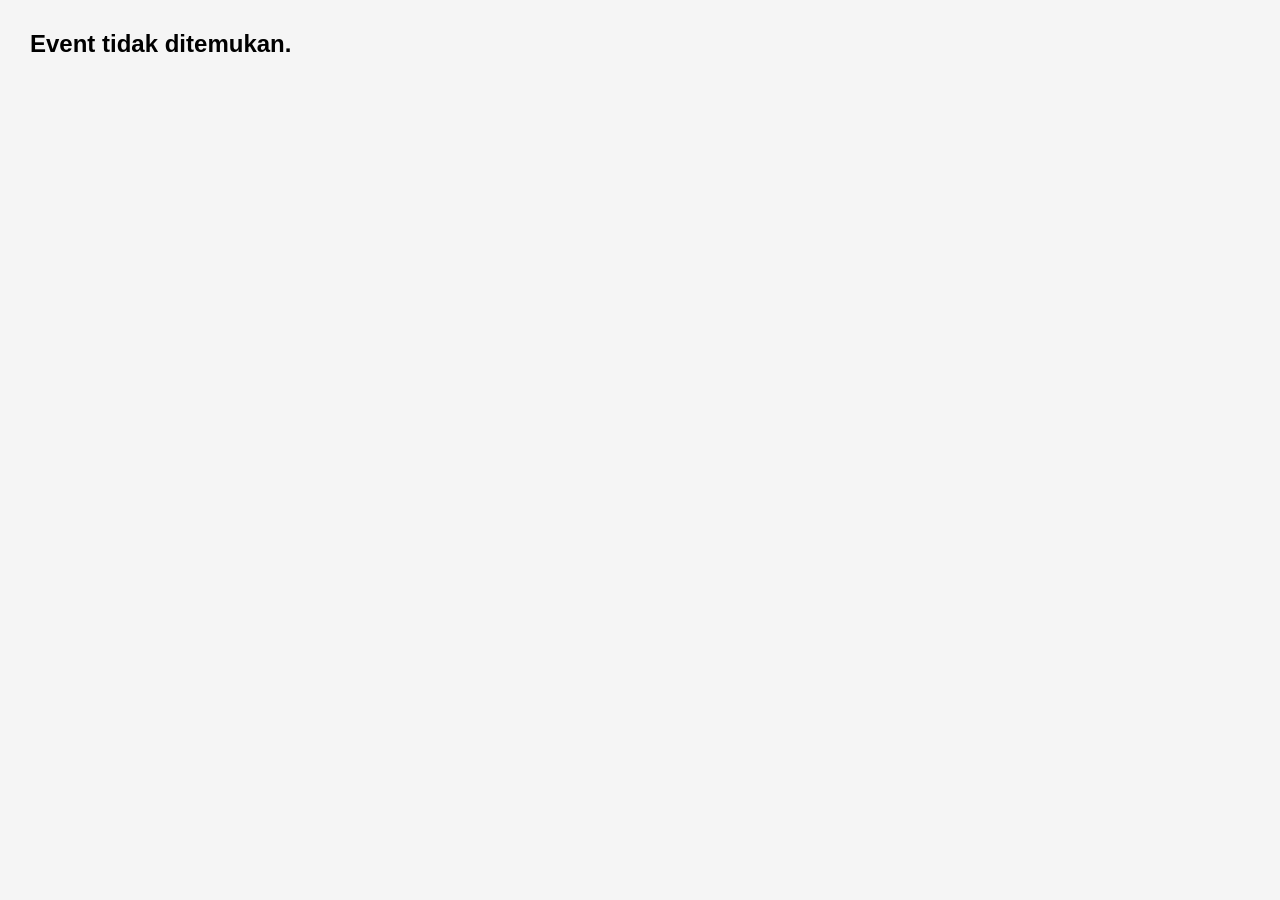
==== events/cfd-ssa-13-september-2026/index.html @ e8795412 "Update 2026-09-15 19:46:23" ====
<!DOCTYPE html>
<html lang="id">

<head>

<meta charset="UTF-8">

<meta
    name="viewport"
    content="width=device-width, initial-scale=1.0"
>

<title>CFD SSA 13 SEPTEMBER 2026</title>

<link
    rel="stylesheet"
    href="../../assets/style.css"
>

</head>

<body>

<h1>CFD SSA 13 SEPTEMBER 2026</h1>

<p>2026-09-13</p>

<p>SSA</p>

<div id="gallery"></div>

<script src="../../assets/script.js"></script>

</body>

</html>
---- assets/style.css ----
*{
    margin:0;
    padding:0;
    box-sizing:border-box;
}

body{

font-family:Arial,Helvetica,sans-serif;
background:#f5f5f5;
padding:30px;

}

header{

text-align:center;
margin-bottom:30px;

}

#gallery{

display:grid;
grid-template-columns:repeat(auto-fill,minmax(250px,1fr));
gap:20px;

}

.card{

background:white;
border-radius:12px;
overflow:hidden;
box-shadow:0 8px 20px rgba(0,0,0,.15);

}

.card img{

width:100%;
display:block;

}

.card a{

display:block;
padding:15px;
background:#0a84ff;
color:white;
text-decoration:none;
text-align:center;

}

.card a:hover{

background:#0068d8;

}
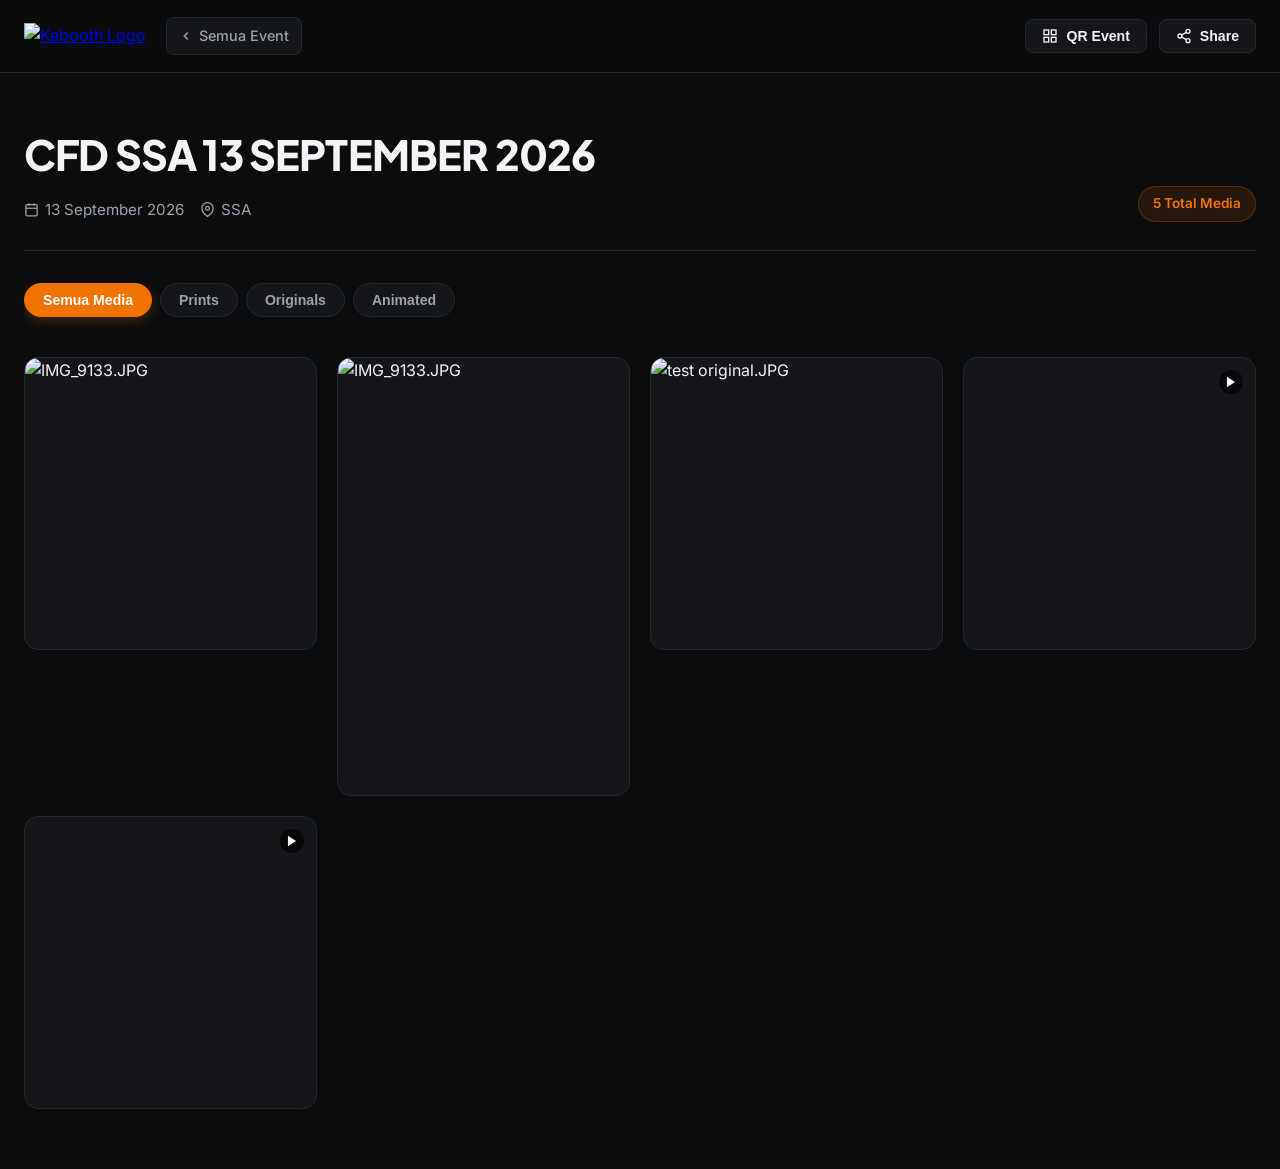
==== commit 080a369c: "Keep latest two events and update website" ====
--- a/events/cfd-ssa-13-september-2026/index.html
+++ b/events/cfd-ssa-13-september-2026/index.html
@@ -1,36 +1,119 @@
 <!DOCTYPE html>
 <html lang="id">
-
 <head>
-
-<meta charset="UTF-8">
-
-<meta
-    name="viewport"
-    content="width=device-width, initial-scale=1.0"
->
-
-<title>CFD SSA 13 SEPTEMBER 2026</title>
-
-<link
-    rel="stylesheet"
-    href="../../assets/style.css"
->
-
+  <meta charset="UTF-8">
+  <meta name="viewport" content="width=device-width, initial-scale=1.0">
+  <title>Kebooth Event Gallery</title>
+  <meta name="description" content="Official Event Media Gallery by Kebooth.">
+  <link rel="preconnect" href="https://fonts.googleapis.com">
+  <link rel="preconnect" href="https://fonts.gstatic.com" crossorigin>
+  <link href="https://fonts.googleapis.com/css2?family=Inter:wght@400;500;600&family=Plus+Jakarta+Sans:wght@600;700;800&display=swap" rel="stylesheet">
+  <link rel="stylesheet" href="../../assets/style.css">
 </head>
-
 <body>
 
-<h1>CFD SSA 13 SEPTEMBER 2026</h1>
+  <header class="gallery-nav">
+    <div class="container gallery-nav-inner">
+      <div class="nav-brand-group">
+        <a href="../../" class="brand-logo-link" aria-label="Kembali ke Beranda">
+          <img src="../../assets/logo.png" alt="Kebooth Logo">
+        </a>
+        <a href="../../" class="back-home-btn">
+          <svg width="14" height="14" viewBox="0 0 24 24" fill="none" stroke="currentColor" stroke-width="2.5"><polyline points="15 18 9 12 15 6"/></svg>
+          <span>Semua Event</span>
+        </a>
+      </div>
+      <div class="nav-action-group">
+        <button class="btn-action-outline" id="btnEventQR">
+          <svg width="16" height="16" viewBox="0 0 24 24" fill="none" stroke="currentColor" stroke-width="2"><rect x="3" y="3" width="7" height="7"/><rect x="14" y="3" width="7" height="7"/><rect x="14" y="14" width="7" height="7"/><rect x="3" y="14" width="7" height="7"/></svg>
+          <span>QR Event</span>
+        </button>
+        <button class="btn-action-outline" id="btnShareEvent">
+          <svg width="16" height="16" viewBox="0 0 24 24" fill="none" stroke="currentColor" stroke-width="2"><circle cx="18" cy="5" r="3"/><circle cx="6" cy="12" r="3"/><circle cx="18" cy="19" r="3"/><line x1="8.59" y1="13.51" x2="15.42" y2="17.49"/><line x1="15.41" y1="6.51" x2="8.59" y2="10.49"/></svg>
+          <span>Share</span>
+        </button>
+      </div>
+    </div>
+  </header>
 
-<p>2026-09-13</p>
+  <main class="container">
+    <section class="event-header">
+      <div class="event-header-inner">
+        <div class="event-title-area">
+          <h1 id="eventTitle">Memuat Nama Event...</h1>
+          <div class="event-header-meta">
+            <span class="meta-item">
+              <svg width="15" height="15" viewBox="0 0 24 24" fill="none" stroke="currentColor" stroke-width="2"><rect x="3" y="4" width="18" height="18" rx="2" ry="2"/><line x1="16" y1="2" x2="16" y2="6"/><line x1="8" y1="2" x2="8" y2="6"/><line x1="3" y1="10" x2="21" y2="10"/></svg>
+              <span id="eventDate">Memuat tanggal...</span>
+            </span>
+            <span class="meta-item">
+              <svg width="15" height="15" viewBox="0 0 24 24" fill="none" stroke="currentColor" stroke-width="2"><path d="M21 10c0 7-9 13-9 13s-9-6-9-13a9 9 0 0 1 18 0z"/><circle cx="12" cy="10" r="3"/></svg>
+              <span id="eventLocation">Memuat lokasi...</span>
+            </span>
+          </div>
+        </div>
+        <div class="media-summary-badge" id="mediaCountBadge">
+          0 Media
+        </div>
+      </div>
+    </section>
 
-<p>SSA</p>
+    <div class="filter-tabs" id="filterTabs">
+      <button class="filter-btn active" data-filter="all">Semua Media</button>
+      <button class="filter-btn" data-filter="prints">Prints</button>
+      <button class="filter-btn" data-filter="originals">Originals</button>
+      <button class="filter-btn" data-filter="animated">Animated</button>
+    </div>
 
-<div id="gallery"></div>
+    <div class="gallery-grid" id="galleryGrid"></div>
+  </main>
 
-<script src="../../assets/script.js"></script>
+  <!-- LIGHTBOX -->
+  <div class="lightbox" id="lightbox" role="dialog" aria-modal="true">
+    <div class="lightbox-topbar">
+      <span class="lightbox-counter" id="lightboxCounter">0 / 0</span>
+      <div class="lightbox-actions">
+        <button class="lightbox-btn" id="btnLightboxDownload" title="Buka File Original" aria-label="Unduh">
+          <svg width="18" height="18" viewBox="0 0 24 24" fill="none" stroke="currentColor" stroke-width="2"><path d="M21 15v4a2 2 0 0 1-2 2H5a2 2 0 0 1-2-2v-4"/><polyline points="7 10 12 15 17 10"/><line x1="12" y1="15" x2="12" y2="3"/></svg>
+        </button>
+        <button class="lightbox-btn" id="btnLightboxClose" title="Tutup (Esc)" aria-label="Tutup">
+          <svg width="18" height="18" viewBox="0 0 24 24" fill="none" stroke="currentColor" stroke-width="2"><line x1="18" y1="6" x2="6" y2="18"/><line x1="6" y1="6" x2="18" y2="18"/></svg>
+        </button>
+      </div>
+    </div>
+    <div class="lightbox-body">
+      <button class="lightbox-nav-btn prev" id="btnLightboxPrev" aria-label="Media Sebelumnya">
+        <svg width="24" height="24" viewBox="0 0 24 24" fill="none" stroke="currentColor" stroke-width="2.5"><polyline points="15 18 9 12 15 6"/></svg>
+      </button>
+      <div class="lightbox-media-container" id="lightboxMedia"></div>
+      <button class="lightbox-nav-btn next" id="btnLightboxNext" aria-label="Media Selanjutnya">
+        <svg width="24" height="24" viewBox="0 0 24 24" fill="none" stroke="currentColor" stroke-width="2.5"><polyline points="9 18 15 12 9 6"/></svg>
+      </button>
+    </div>
+  </div>
 
+  <!-- QR MODAL -->
+  <div class="modal-overlay" id="qrModal" role="dialog" aria-modal="true">
+    <div class="modal-dialog">
+      <button class="modal-close" id="btnCloseQR" aria-label="Tutup Modal QR">
+        <svg width="20" height="20" viewBox="0 0 24 24" fill="none" stroke="currentColor" stroke-width="2"><line x1="18" y1="6" x2="6" y2="18"/><line x1="6" y1="6" x2="18" y2="18"/></svg>
+      </button>
+      <h3 id="qrModalTitle" style="font-size: 1.25rem; font-family: var(--font-heading); margin-bottom: 6px;">Event QR</h3>
+      <p style="font-size: 0.88rem; color: var(--text-muted);">Scan QR Code ini untuk membuka galeri langsung di smartphone Anda.</p>
+      <div class="qr-code-view">
+        <img id="qrImage" src="qr.png" alt="QR Code Galeri Event">
+      </div>
+      <div>
+        <a id="btnDownloadQR" href="qr.png" download class="btn-action-outline" style="display: inline-flex;">
+          <svg width="14" height="14" viewBox="0 0 24 24" fill="none" stroke="currentColor" stroke-width="2"><path d="M21 15v4a2 2 0 0 1-2 2H5a2 2 0 0 1-2-2v-4"/><polyline points="7 10 12 15 17 10"/><line x1="12" y1="15" x2="12" y2="3"/></svg>
+          <span>Unduh Gambar QR</span>
+        </a>
+      </div>
+    </div>
+  </div>
+
+  <div class="toast-msg" id="toastNotification">Link berhasil disalin</div>
+
+  <script src="../../assets/script.js"></script>
 </body>
-
-</html>
+</html>
--- a/assets/style.css
+++ b/assets/style.css
@@ -1,61 +1,525 @@
-*{
-    margin:0;
-    padding:0;
-    box-sizing:border-box;
-}
-
-body{
-
-font-family:Arial,Helvetica,sans-serif;
-background:#f5f5f5;
-padding:30px;
-
-}
-
-header{
-
-text-align:center;
-margin-bottom:30px;
-
-}
-
-#gallery{
-
-display:grid;
-grid-template-columns:repeat(auto-fill,minmax(250px,1fr));
-gap:20px;
-
-}
-
-.card{
-
-background:white;
-border-radius:12px;
-overflow:hidden;
-box-shadow:0 8px 20px rgba(0,0,0,.15);
-
-}
-
-.card img{
-
-width:100%;
-display:block;
-
-}
-
-.card a{
-
-display:block;
-padding:15px;
-background:#0a84ff;
-color:white;
-text-decoration:none;
-text-align:center;
-
-}
-
-.card a:hover{
-
-background:#0068d8;
-
+:root {
+  --bg-color: #0b0c0e;
+  --surface-color: #14161a;
+  --surface-hover: #1c1f26;
+  --surface-border: #232731;
+  --primary: #f27200;
+  --primary-hover: #ff851a;
+  --primary-glow: rgba(242, 114, 0, 0.25);
+  --text-main: #f3f4f6;
+  --text-muted: #9ca3af;
+  --text-dim: #6b7280;
+  --font-heading: 'Plus Jakarta Sans', -apple-system, BlinkMacSystemFont, sans-serif;
+  --font-body: 'Inter', -apple-system, BlinkMacSystemFont, sans-serif;
+  --radius-sm: 8px;
+  --radius-md: 14px;
+  --radius-lg: 20px;
+  --transition-smooth: all 0.25s cubic-bezier(0.4, 0, 0.2, 1);
+}
+
+* {
+  margin: 0;
+  padding: 0;
+  box-sizing: border-box;
+}
+
+body {
+  background-color: var(--bg-color);
+  color: var(--text-main);
+  font-family: var(--font-body);
+  line-height: 1.6;
+  overflow-x: hidden;
+  -webkit-font-smoothing: antialiased;
+}
+
+.container {
+  max-width: 1280px;
+  margin: 0 auto;
+  padding: 0 24px;
+}
+
+/* NAVBAR */
+.gallery-nav {
+  position: sticky;
+  top: 0;
+  width: 100%;
+  background: rgba(11, 12, 14, 0.9);
+  backdrop-filter: blur(16px);
+  -webkit-backdrop-filter: blur(16px);
+  border-bottom: 1px solid var(--surface-border);
+  z-index: 100;
+}
+
+.gallery-nav-inner {
+  display: flex;
+  align-items: center;
+  justify-content: space-between;
+  height: 72px;
+}
+
+.nav-brand-group {
+  display: flex;
+  align-items: center;
+  gap: 20px;
+}
+
+.brand-logo-link img {
+  height: 32px;
+  width: auto;
+  object-fit: contain;
+}
+
+.back-home-btn {
+  display: inline-flex;
+  align-items: center;
+  gap: 6px;
+  color: var(--text-muted);
+  text-decoration: none;
+  font-size: 0.9rem;
+  font-weight: 500;
+  padding: 6px 12px;
+  border-radius: var(--radius-sm);
+  background: var(--surface-color);
+  border: 1px solid var(--surface-border);
+  transition: var(--transition-smooth);
+}
+
+.back-home-btn:hover {
+  color: var(--text-main);
+  border-color: var(--text-dim);
+}
+
+.nav-action-group {
+  display: flex;
+  gap: 12px;
+}
+
+.btn-action-outline {
+  display: inline-flex;
+  align-items: center;
+  gap: 8px;
+  background: var(--surface-color);
+  color: var(--text-main);
+  border: 1px solid var(--surface-border);
+  padding: 8px 16px;
+  border-radius: var(--radius-sm);
+  font-size: 0.88rem;
+  font-weight: 600;
+  cursor: pointer;
+  transition: var(--transition-smooth);
+}
+
+.btn-action-outline:hover {
+  background: var(--surface-hover);
+  border-color: var(--primary);
+  color: var(--primary);
+}
+
+/* EVENT HEADER */
+.event-header {
+  padding: 48px 0 28px;
+  border-bottom: 1px solid var(--surface-border);
+  margin-bottom: 32px;
+}
+
+.event-header-inner {
+  display: flex;
+  justify-content: space-between;
+  align-items: flex-end;
+  flex-wrap: wrap;
+  gap: 20px;
+}
+
+.event-title-area h1 {
+  font-family: var(--font-heading);
+  font-size: clamp(1.8rem, 3.5vw, 2.6rem);
+  font-weight: 800;
+  letter-spacing: -0.02em;
+  margin-bottom: 10px;
+}
+
+.event-header-meta {
+  display: flex;
+  flex-wrap: wrap;
+  gap: 16px;
+  color: var(--text-muted);
+  font-size: 0.95rem;
+}
+
+.meta-item {
+  display: inline-flex;
+  align-items: center;
+  gap: 6px;
+}
+
+.media-summary-badge {
+  background: rgba(242, 114, 0, 0.12);
+  color: var(--primary);
+  border: 1px solid rgba(242, 114, 0, 0.25);
+  padding: 6px 14px;
+  border-radius: 99px;
+  font-weight: 600;
+  font-size: 0.85rem;
+}
+
+/* FILTER PILLS */
+.filter-tabs {
+  display: flex;
+  gap: 8px;
+  overflow-x: auto;
+  padding-bottom: 16px;
+  margin-bottom: 24px;
+}
+
+.filter-btn {
+  background: var(--surface-color);
+  border: 1px solid var(--surface-border);
+  color: var(--text-muted);
+  padding: 8px 18px;
+  border-radius: 99px;
+  font-size: 0.88rem;
+  font-weight: 600;
+  cursor: pointer;
+  white-space: nowrap;
+  transition: var(--transition-smooth);
+}
+
+.filter-btn:hover {
+  color: var(--text-main);
+  border-color: var(--text-dim);
+}
+
+.filter-btn.active {
+  background: var(--primary);
+  color: #fff;
+  border-color: var(--primary);
+  box-shadow: 0 4px 12px var(--primary-glow);
+}
+
+/* MEDIA GRID */
+.gallery-grid {
+  display: grid;
+  grid-template-columns: repeat(auto-fill, minmax(280px, 1fr));
+  gap: 20px;
+  margin-bottom: 60px;
+}
+
+.media-card {
+  position: relative;
+  background: var(--surface-color);
+  border: 1px solid var(--surface-border);
+  border-radius: var(--radius-md);
+  overflow: hidden;
+  cursor: pointer;
+  transition: var(--transition-smooth);
+  aspect-ratio: 1 / 1;
+}
+
+.media-card.aspect-prints {
+  aspect-ratio: 2 / 3;
+}
+
+.media-card:hover {
+  transform: translateY(-4px);
+  border-color: var(--primary);
+  box-shadow: 0 12px 24px rgba(0, 0, 0, 0.5);
+}
+
+.media-element {
+  width: 100%;
+  height: 100%;
+  object-fit: cover;
+  display: block;
+}
+
+.video-element-wrapper {
+  position: relative;
+  width: 100%;
+  height: 100%;
+}
+
+.video-element-wrapper video {
+  width: 100%;
+  height: 100%;
+  object-fit: cover;
+}
+
+.video-play-indicator {
+  position: absolute;
+  top: 12px;
+  right: 12px;
+  background: rgba(0, 0, 0, 0.65);
+  backdrop-filter: blur(4px);
+  color: #fff;
+  padding: 5px;
+  border-radius: 50%;
+  display: flex;
+}
+
+.media-hover-overlay {
+  position: absolute;
+  inset: 0;
+  background: linear-gradient(180deg, transparent 60%, rgba(0, 0, 0, 0.8) 100%);
+  opacity: 0;
+  display: flex;
+  align-items: flex-end;
+  padding: 16px;
+  transition: var(--transition-smooth);
+}
+
+.media-card:hover .media-hover-overlay {
+  opacity: 1;
+}
+
+.media-type-badge {
+  background: rgba(255, 255, 255, 0.2);
+  backdrop-filter: blur(8px);
+  font-size: 0.72rem;
+  font-weight: 600;
+  text-transform: uppercase;
+  letter-spacing: 0.05em;
+  padding: 3px 8px;
+  border-radius: 4px;
+}
+
+/* SKELETONS */
+.skeleton-media {
+  background: linear-gradient(90deg, #14161a 25%, #1f232b 50%, #14161a 75%);
+  background-size: 200% 100%;
+  animation: shimmer 1.5s infinite;
+  border-radius: var(--radius-md);
+  aspect-ratio: 1 / 1;
+}
+
+@keyframes shimmer {
+  0% { background-position: -200% 0; }
+  100% { background-position: 200% 0; }
+}
+
+/* EMPTY STATE */
+.empty-gallery {
+  grid-column: 1 / -1;
+  text-align: center;
+  padding: 60px 20px;
+  background: var(--surface-color);
+  border-radius: var(--radius-md);
+  border: 1px dashed var(--surface-border);
+  color: var(--text-muted);
+}
+
+/* LIGHTBOX MODAL */
+.lightbox {
+  position: fixed;
+  inset: 0;
+  background: rgba(5, 6, 8, 0.95);
+  backdrop-filter: blur(12px);
+  z-index: 200;
+  display: none;
+  flex-direction: column;
+  justify-content: space-between;
+}
+
+.lightbox.active {
+  display: flex;
+}
+
+.lightbox-topbar {
+  display: flex;
+  justify-content: space-between;
+  align-items: center;
+  padding: 16px 24px;
+  z-index: 210;
+}
+
+.lightbox-counter {
+  font-size: 0.9rem;
+  font-weight: 600;
+  color: var(--text-muted);
+}
+
+.lightbox-actions {
+  display: flex;
+  gap: 12px;
+}
+
+.lightbox-btn {
+  background: rgba(255, 255, 255, 0.1);
+  border: 1px solid rgba(255, 255, 255, 0.15);
+  color: #fff;
+  width: 40px;
+  height: 40px;
+  border-radius: 50%;
+  display: flex;
+  align-items: center;
+  justify-content: center;
+  cursor: pointer;
+  transition: var(--transition-smooth);
+}
+
+.lightbox-btn:hover {
+  background: var(--primary);
+  border-color: var(--primary);
+}
+
+.lightbox-body {
+  position: relative;
+  flex: 1;
+  display: flex;
+  align-items: center;
+  justify-content: center;
+  padding: 10px 60px;
+  overflow: hidden;
+}
+
+.lightbox-media-container {
+  max-width: 100%;
+  max-height: 82vh;
+  display: flex;
+  align-items: center;
+  justify-content: center;
+}
+
+.lightbox-img {
+  max-width: 100%;
+  max-height: 82vh;
+  object-fit: contain;
+  border-radius: 6px;
+  box-shadow: 0 10px 30px rgba(0, 0, 0, 0.8);
+}
+
+.lightbox-video {
+  max-width: 100%;
+  max-height: 82vh;
+  border-radius: 6px;
+  outline: none;
+}
+
+.lightbox-nav-btn {
+  position: absolute;
+  top: 50%;
+  transform: translateY(-50%);
+  background: rgba(255, 255, 255, 0.08);
+  border: none;
+  color: #fff;
+  width: 50px;
+  height: 50px;
+  border-radius: 50%;
+  cursor: pointer;
+  display: flex;
+  align-items: center;
+  justify-content: center;
+  transition: var(--transition-smooth);
+  z-index: 220;
+}
+
+.lightbox-nav-btn:hover {
+  background: var(--primary);
+}
+
+.lightbox-nav-btn.prev { left: 20px; }
+.lightbox-nav-btn.next { right: 20px; }
+
+/* QR MODAL */
+.modal-overlay {
+  position: fixed;
+  inset: 0;
+  background: rgba(0, 0, 0, 0.8);
+  backdrop-filter: blur(8px);
+  z-index: 300;
+  display: none;
+  align-items: center;
+  justify-content: center;
+  padding: 20px;
+}
+
+.modal-overlay.active {
+  display: flex;
+}
+
+.modal-dialog {
+  background: var(--surface-color);
+  border: 1px solid var(--surface-border);
+  border-radius: var(--radius-lg);
+  padding: 32px;
+  max-width: 400px;
+  width: 100%;
+  text-align: center;
+  position: relative;
+  box-shadow: 0 20px 40px rgba(0, 0, 0, 0.7);
+}
+
+.modal-close {
+  position: absolute;
+  top: 16px;
+  right: 16px;
+  background: transparent;
+  border: none;
+  color: var(--text-muted);
+  cursor: pointer;
+}
+
+.qr-code-view {
+  background: #fff;
+  padding: 16px;
+  border-radius: var(--radius-md);
+  display: inline-block;
+  margin: 20px 0;
+}
+
+.qr-code-view img {
+  width: 200px;
+  height: 200px;
+  object-fit: contain;
+  display: block;
+}
+
+/* TOAST NOTIFICATION */
+.toast-msg {
+  position: fixed;
+  bottom: 30px;
+  left: 50%;
+  transform: translateX(-50%) translateY(100px);
+  background: var(--primary);
+  color: #fff;
+  padding: 12px 24px;
+  border-radius: 99px;
+  font-weight: 600;
+  font-size: 0.9rem;
+  box-shadow: 0 8px 20px var(--primary-glow);
+  z-index: 400;
+  opacity: 0;
+  transition: all 0.3s cubic-bezier(0.16, 1, 0.3, 1);
+  pointer-events: none;
+}
+
+.toast-msg.show {
+  transform: translateX(-50%) translateY(0);
+  opacity: 1;
+}
+
+/* RESPONSIVE */
+@media (max-width: 768px) {
+  .lightbox-body {
+    padding: 10px;
+  }
+  .lightbox-nav-btn {
+    width: 40px;
+    height: 40px;
+  }
+  .lightbox-nav-btn.prev { left: 8px; }
+  .lightbox-nav-btn.next { right: 8px; }
+  .gallery-grid {
+    grid-template-columns: repeat(2, 1fr);
+    gap: 12px;
+  }
+}
+
+@media (max-width: 480px) {
+  .gallery-grid {
+    grid-template-columns: 1fr;
+  }
+  .event-header-inner {
+    flex-direction: column;
+    align-items: flex-start;
+  }
 }
